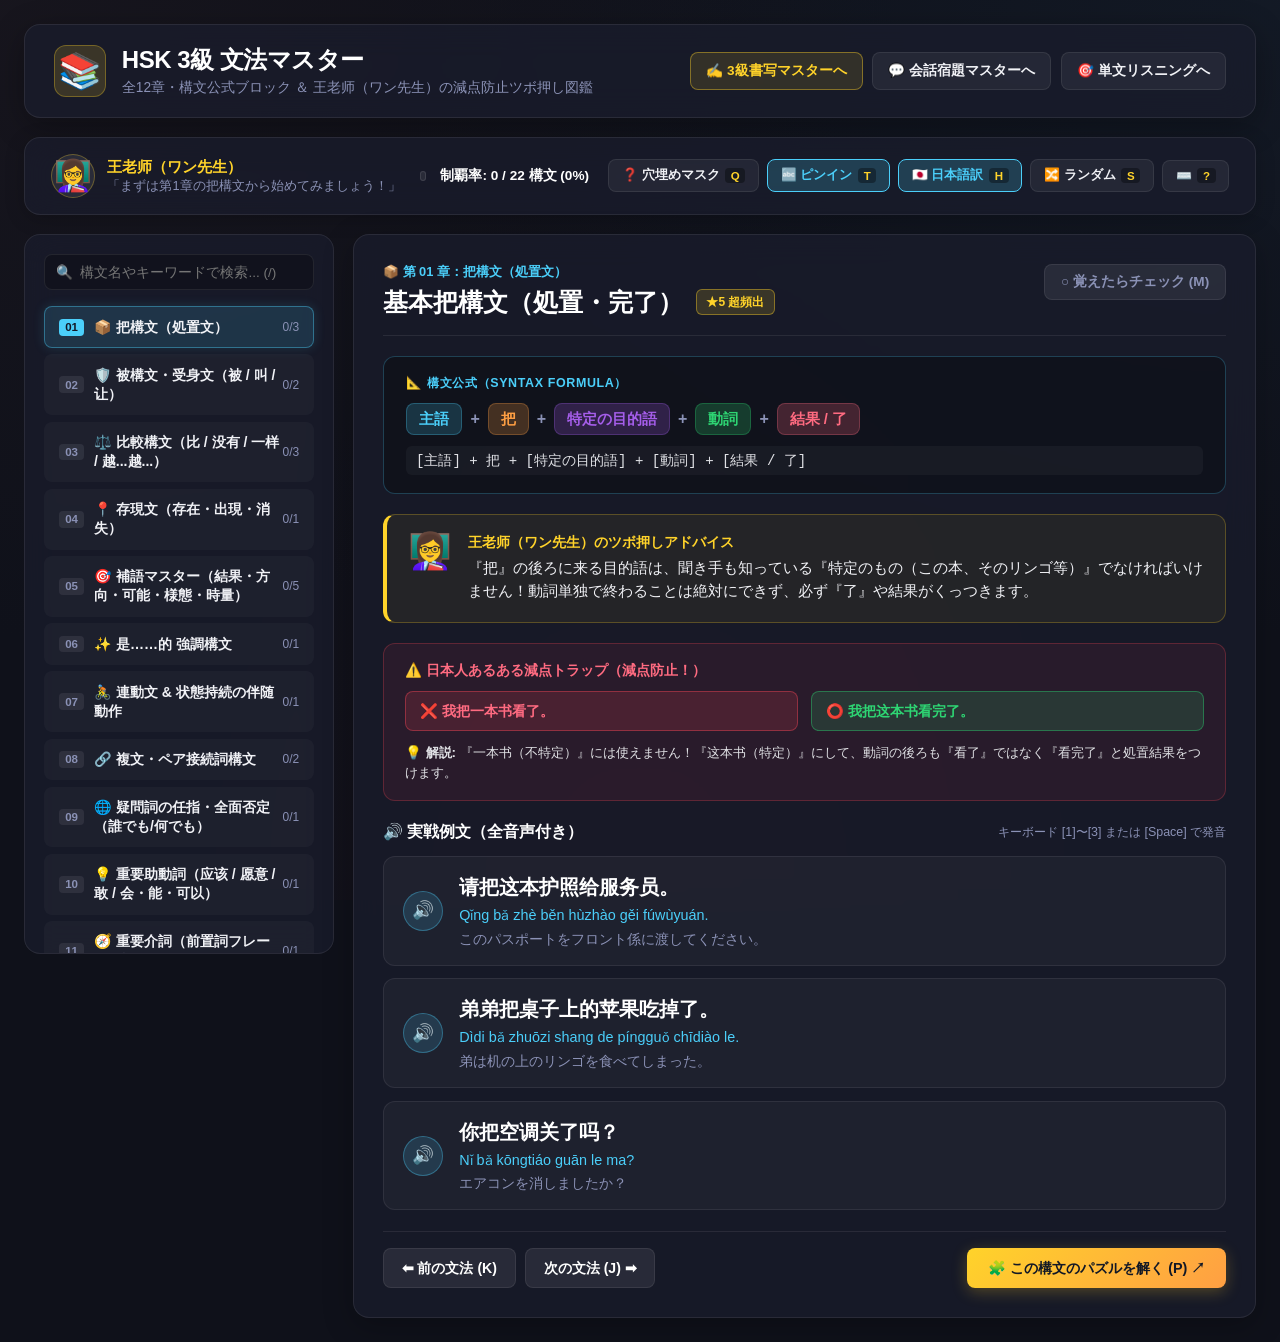
==== grammar.html @ b57506d7 "Add HSK 3 Grammar Master (grammar.html) with color-coded formulas, teacher mentoring, and audio TTS" ====
<!DOCTYPE html>
<html lang="ja">
<head>
    <meta charset="UTF-8">
    <meta name="viewport" content="width=device-width, initial-scale=1.0">
    <title>HSK 3級 文法マスター | 王老师の公式＆ツボ押し図鑑</title>
    <meta name="description" content="HSK 3級の全構文・文法要素を公式ブロックと音声、王老师のツボ押しでクイック＆楽しく完全攻略する専用アプリ。">
    <link rel="stylesheet" href="./css/grammar.css">
</head>
<body>
    <div class="app-wrapper">
        
        <!-- Header Navbar -->
        <header class="app-header">
            <div class="header-left">
                <span class="header-icon">📚</span>
                <div>
                    <h1>HSK 3級 文法マスター</h1>
                    <p>全12章・構文公式ブロック ＆ 王老师（ワン先生）の減点防止ツボ押し図鑑</p>
                </div>
            </div>
            <div class="header-nav-links">
                <a href="writing.html" class="nav-link-btn highlight">✍️ 3級書写マスターへ</a>
                <a href="index.html" class="nav-link-btn">💬 会話宿題マスターへ</a>
                <a href="trainer.html" class="nav-link-btn">🎯 単文リスニングへ</a>
            </div>
        </header>

        <!-- Teacher Mentoring & Mastery Progress Toolbar -->
        <div class="mastery-toolbar">
            <div class="teacher-badge">
                <div class="teacher-avatar-small">👩‍🏫</div>
                <div class="teacher-text-group">
                    <span class="teacher-name">王老师（ワン先生）</span>
                    <span id="teacher-status-msg" class="teacher-status-msg">「まずは第1章の把構文から始めてみましょう！」</span>
                </div>
            </div>

            <div class="progress-container">
                <div class="progress-track">
                    <div id="progress-fill" class="progress-fill"></div>
                </div>
                <span id="progress-label" class="progress-label">制覇率: 0 / 22 構文 (0%)</span>
            </div>

            <div class="toolbar-actions">
                <button id="btn-toggle-mask" class="tool-btn" title="重要文法をマスクして想起特訓">
                    ❓ 穴埋めマスク <span class="key-hint">Q</span>
                </button>
                <button id="btn-toggle-pinyin" class="tool-btn active" title="ピンインの表示/非表示">
                    🔤 ピンイン <span class="key-hint">T</span>
                </button>
                <button id="btn-toggle-ja" class="tool-btn active" title="日本語訳の表示/非表示">
                    🇯🇵 日本語訳 <span class="key-hint">H</span>
                </button>
                <button id="btn-shuffle-item" class="tool-btn" title="ランダムな構文へジャンプ">
                    🔀 ランダム <span class="key-hint">S</span>
                </button>
                <button id="btn-key-help" class="tool-btn" title="キーボードショートカット一覧">
                    ⌨️ <span class="key-hint">?</span>
                </button>
            </div>
        </div>

        <!-- Main 2-Column Layout -->
        <div class="grammar-layout">
            <!-- Left Sidebar Navigation -->
            <aside class="sidebar-panel">
                <div class="search-box">
                    <span class="search-icon">🔍</span>
                    <input type="text" id="grammar-search-input" class="search-input" placeholder="構文名やキーワードで検索... (/)" autocomplete="off">
                </div>
                <nav id="category-nav-list" class="category-nav-list">
                    <!-- Populated dynamically via JS -->
                </nav>
            </aside>

            <!-- Right Main Content Area -->
            <main id="main-content-area" class="content-area">
                <!-- Current Grammar Card Populated dynamically via JS -->
            </main>
        </div>

    </div>

    <!-- Keyboard Shortcuts Guide Modal -->
    <div id="keyboard-modal" class="keyboard-modal hidden" style="display: none;">
        <div class="modal-card">
            <div class="modal-header">
                <h3 class="modal-title">⌨️ キーボード操作ガイド（左手完結）</h3>
                <button id="close-modal-btn" class="close-modal-btn">&times;</button>
            </div>
            <table class="key-guide-table">
                <tbody>
                    <tr>
                        <td><span class="kbd-badge">J</span> / <span class="kbd-badge">→</span> / <span class="kbd-badge">↓</span></td>
                        <td>次の構文へ進む</td>
                    </tr>
                    <tr>
                        <td><span class="kbd-badge">K</span> / <span class="kbd-badge">←</span> / <span class="kbd-badge">↑</span></td>
                        <td>前の構文へ戻る</td>
                    </tr>
                    <tr>
                        <td><span class="kbd-badge">Space</span> / <span class="kbd-badge">R</span></td>
                        <td>代表例文の音声を再生</td>
                    </tr>
                    <tr>
                        <td><span class="kbd-badge">1</span> 〜 <span class="kbd-badge">4</span></td>
                        <td>例文1〜4の音声を直接再生</td>
                    </tr>
                    <tr>
                        <td><span class="kbd-badge">Q</span></td>
                        <td>重要文法を「？？？」にマスク（想起訓練）</td>
                    </tr>
                    <tr>
                        <td><span class="kbd-badge">M</span></td>
                        <td>「覚えた！（Mastered）」のチェックをトグル</td>
                    </tr>
                    <tr>
                        <td><span class="kbd-badge">T</span></td>
                        <td>ピンインの表示 / 非表示トグル</td>
                    </tr>
                    <tr>
                        <td><span class="kbd-badge">H</span></td>
                        <td>日本語訳の表示 / 非表示トグル</td>
                    </tr>
                    <tr>
                        <td><span class="kbd-badge">P</span></td>
                        <td>語順整序パズル（writing.html）へ直行</td>
                    </tr>
                    <tr>
                        <td><span class="kbd-badge">S</span></td>
                        <td>ランダムな構文にジャンプ</td>
                    </tr>
                    <tr>
                        <td><span class="kbd-badge">/</span></td>
                        <td>検索バーにフォーカス</td>
                    </tr>
                </tbody>
            </table>
        </div>
    </div>

    <script src="./js/grammar.js"></script>
    <script>
        // Modal helper
        const modalEl = document.getElementById('keyboard-modal');
        if (modalEl) {
            const observer = new MutationObserver(() => {
                if (modalEl.classList.contains('hidden')) {
                    modalEl.style.display = 'none';
                } else {
                    modalEl.style.display = 'flex';
                }
            });
            observer.observe(modalEl, { attributes: true, attributeFilter: ['class'] });
        }
    </script>
</body>
</html>
---- css/grammar.css ----
/* ==========================================================================
   HSK 3級 文法マスター (grammar.css)
   Dark Glassmorphic UI with Interactive Formula Chips & Teacher Mentor
   ========================================================================== */

:root {
    --bg-dark: #0f111a;
    --card-bg: rgba(26, 29, 45, 0.75);
    --card-border: rgba(255, 255, 255, 0.08);
    --primary: #4bcffa;     /* Neon Blue */
    --accent: #ffd32a;      /* Neon Yellow/Gold */
    --accent-orange: #ff9f43; /* Neon Orange */
    --success: #2ed573;     /* Neon Green */
    --danger: #ff4757;      /* Neon Red */
    --purple: #a55eea;      /* Neon Purple */
    --teal: #00d2d3;        /* Neon Teal */
    --text-main: #f1f2f6;
    --text-muted: #8b92b6;
    --radius-lg: 16px;
    --radius-md: 12px;
    --radius-sm: 8px;
}

* {
    box-sizing: border-box;
    margin: 0;
    padding: 0;
}

body {
    background-color: var(--bg-dark);
    background-image: 
        radial-gradient(at 0% 0%, hsla(253, 16%, 10%, 1) 0, transparent 50%), 
        radial-gradient(at 100% 0%, hsla(210, 39%, 20%, 0.25) 0, transparent 50%), 
        radial-gradient(at 50% 100%, hsla(339, 49%, 15%, 0.2) 0, transparent 50%);
    background-attachment: fixed;
    color: var(--text-main);
    font-family: -apple-system, BlinkMacSystemFont, "Segoe UI", Roboto, "Helvetica Neue", "PingFang SC", "Noto Sans SC", sans-serif;
    min-height: 100vh;
    padding: 1.5rem;
    overflow-x: hidden;
}

.app-wrapper {
    max-width: 1300px;
    margin: 0 auto;
    display: flex;
    flex-direction: column;
    gap: 1.2rem;
}

/* Header */
.app-header {
    display: flex;
    justify-content: space-between;
    align-items: center;
    background: var(--card-bg);
    backdrop-filter: blur(16px);
    border: 1px solid var(--card-border);
    padding: 1.2rem 1.8rem;
    border-radius: var(--radius-lg);
    box-shadow: 0 8px 32px rgba(0, 0, 0, 0.3);
    flex-wrap: wrap;
    gap: 1rem;
}

.header-left {
    display: flex;
    align-items: center;
    gap: 1rem;
}

.header-icon {
    font-size: 2.2rem;
    background: rgba(255, 211, 42, 0.15);
    border: 1px solid rgba(255, 211, 42, 0.3);
    width: 52px;
    height: 52px;
    display: flex;
    align-items: center;
    justify-content: center;
    border-radius: var(--radius-md);
}

.header-left h1 {
    font-size: 1.5rem;
    font-weight: 700;
    color: #ffffff;
    letter-spacing: -0.02em;
}

.header-left p {
    font-size: 0.86rem;
    color: var(--text-muted);
    margin-top: 0.2rem;
}

.header-nav-links {
    display: flex;
    gap: 0.6rem;
    flex-wrap: wrap;
    align-items: center;
}

.nav-link-btn {
    text-decoration: none;
    color: var(--text-main);
    background: rgba(255, 255, 255, 0.06);
    border: 1px solid var(--card-border);
    padding: 0.55rem 0.95rem;
    border-radius: var(--radius-sm);
    font-size: 0.85rem;
    font-weight: 600;
    transition: all 0.2s ease;
    display: inline-flex;
    align-items: center;
    gap: 0.4rem;
}

.nav-link-btn:hover {
    background: rgba(255, 255, 255, 0.14);
    transform: translateY(-1px);
}

.nav-link-btn.highlight {
    color: #ffd32a;
    border-color: rgba(255, 211, 42, 0.4);
    background: rgba(255, 211, 42, 0.12);
}

/* Teacher & Mastery Progress Bar */
.mastery-toolbar {
    background: var(--card-bg);
    backdrop-filter: blur(16px);
    border: 1px solid var(--card-border);
    border-radius: var(--radius-lg);
    padding: 1rem 1.6rem;
    display: flex;
    justify-content: space-between;
    align-items: center;
    flex-wrap: wrap;
    gap: 1.2rem;
    box-shadow: 0 4px 20px rgba(0, 0, 0, 0.2);
}

.teacher-badge {
    display: flex;
    align-items: center;
    gap: 0.8rem;
}

.teacher-avatar-small {
    font-size: 1.9rem;
    background: rgba(255, 255, 255, 0.08);
    border-radius: 50%;
    width: 44px;
    height: 44px;
    display: flex;
    align-items: center;
    justify-content: center;
    border: 1px solid rgba(255, 211, 42, 0.3);
}

.teacher-text-group {
    display: flex;
    flex-direction: column;
}

.teacher-name {
    font-size: 0.95rem;
    font-weight: 700;
    color: var(--accent);
}

.teacher-status-msg {
    font-size: 0.8rem;
    color: var(--text-muted);
}

/* Progress bar */
.progress-container {
    display: flex;
    align-items: center;
    gap: 0.9rem;
    flex-grow: 1;
    max-width: 420px;
}

.progress-track {
    flex-grow: 1;
    height: 10px;
    background: rgba(255, 255, 255, 0.08);
    border-radius: 10px;
    overflow: hidden;
    position: relative;
    border: 1px solid rgba(255, 255, 255, 0.1);
}

.progress-fill {
    height: 100%;
    width: 0%;
    background: linear-gradient(90deg, #4bcffa 0%, #2ed573 50%, #ffd32a 100%);
    border-radius: 10px;
    transition: width 0.4s ease;
    box-shadow: 0 0 12px rgba(46, 213, 115, 0.5);
}

.progress-label {
    font-size: 0.85rem;
    font-weight: 700;
    color: #ffffff;
    white-space: nowrap;
}

/* Tool buttons */
.toolbar-actions {
    display: flex;
    gap: 0.5rem;
    flex-wrap: wrap;
    align-items: center;
}

.tool-btn {
    background: rgba(255, 255, 255, 0.06);
    border: 1px solid var(--card-border);
    color: var(--text-main);
    padding: 0.45rem 0.8rem;
    border-radius: var(--radius-sm);
    font-size: 0.8rem;
    font-weight: 600;
    cursor: pointer;
    transition: all 0.2s ease;
    display: inline-flex;
    align-items: center;
    gap: 0.35rem;
}

.tool-btn:hover {
    background: rgba(255, 255, 255, 0.14);
    transform: translateY(-1px);
}

.tool-btn.active {
    background: rgba(75, 207, 250, 0.2);
    border-color: var(--primary);
    color: var(--primary);
}

.tool-btn .key-hint {
    background: rgba(0, 0, 0, 0.35);
    padding: 0.1rem 0.35rem;
    border-radius: 4px;
    font-size: 0.72rem;
    color: var(--accent);
    font-weight: 700;
}

/* Main Layout: 2 Columns */
.grammar-layout {
    display: grid;
    grid-template-columns: 310px 1fr;
    gap: 1.2rem;
    align-items: start;
}

@media (max-width: 960px) {
    .grammar-layout {
        grid-template-columns: 1fr;
    }
}

/* Left Sidebar */
.sidebar-panel {
    background: var(--card-bg);
    backdrop-filter: blur(16px);
    border: 1px solid var(--card-border);
    border-radius: var(--radius-lg);
    padding: 1.2rem;
    display: flex;
    flex-direction: column;
    gap: 1rem;
    max-height: calc(100vh - 180px);
    position: sticky;
    top: 1rem;
    overflow-y: auto;
}

.search-box {
    position: relative;
    width: 100%;
}

.search-input {
    width: 100%;
    background: rgba(0, 0, 0, 0.25);
    border: 1px solid var(--card-border);
    padding: 0.6rem 0.8rem 0.6rem 2.2rem;
    border-radius: var(--radius-sm);
    color: #ffffff;
    font-size: 0.85rem;
    outline: none;
    transition: border-color 0.2s;
}

.search-input:focus {
    border-color: var(--primary);
}

.search-icon {
    position: absolute;
    left: 0.75rem;
    top: 50%;
    transform: translateY(-50%);
    font-size: 0.85rem;
    color: var(--text-muted);
}

/* Category List in Sidebar */
.category-nav-list {
    display: flex;
    flex-direction: column;
    gap: 0.4rem;
}

.cat-nav-item {
    background: rgba(255, 255, 255, 0.03);
    border: 1px solid transparent;
    padding: 0.65rem 0.85rem;
    border-radius: var(--radius-sm);
    cursor: pointer;
    transition: all 0.2s ease;
    display: flex;
    align-items: center;
    justify-content: space-between;
}

.cat-nav-item:hover {
    background: rgba(255, 255, 255, 0.08);
}

.cat-nav-item.active {
    background: rgba(75, 207, 250, 0.15);
    border-color: rgba(75, 207, 250, 0.4);
    box-shadow: 0 0 12px rgba(75, 207, 250, 0.15);
}

.cat-nav-left {
    display: flex;
    align-items: center;
    gap: 0.6rem;
}

.cat-nav-num {
    font-size: 0.72rem;
    font-weight: 700;
    color: var(--text-muted);
    background: rgba(255, 255, 255, 0.08);
    padding: 0.15rem 0.4rem;
    border-radius: 4px;
}

.cat-nav-item.active .cat-nav-num {
    background: var(--primary);
    color: #121826;
}

.cat-nav-title {
    font-size: 0.88rem;
    font-weight: 600;
    color: #f1f2f6;
}

.cat-nav-count {
    font-size: 0.75rem;
    color: var(--text-muted);
}

/* Right Content Area */
.content-area {
    display: flex;
    flex-direction: column;
    gap: 1.2rem;
}

/* Grammar Card */
.grammar-card {
    background: var(--card-bg);
    backdrop-filter: blur(16px);
    border: 1px solid var(--card-border);
    border-radius: var(--radius-lg);
    padding: 1.8rem;
    display: flex;
    flex-direction: column;
    gap: 1.3rem;
    box-shadow: 0 8px 30px rgba(0, 0, 0, 0.25);
    animation: fadeIn 0.25s ease-out;
}

.grammar-card-header {
    display: flex;
    justify-content: space-between;
    align-items: flex-start;
    flex-wrap: wrap;
    gap: 0.8rem;
    border-bottom: 1px solid rgba(255, 255, 255, 0.08);
    padding-bottom: 1rem;
}

.grammar-title-group {
    display: flex;
    flex-direction: column;
    gap: 0.3rem;
}

.category-breadcrumb {
    font-size: 0.8rem;
    color: var(--primary);
    font-weight: 600;
    display: flex;
    align-items: center;
    gap: 0.4rem;
}

.grammar-title {
    font-size: 1.55rem;
    font-weight: 700;
    color: #ffffff;
    display: flex;
    align-items: center;
    gap: 0.8rem;
    flex-wrap: wrap;
}

.level-badge {
    font-size: 0.75rem;
    padding: 0.2rem 0.6rem;
    border-radius: 6px;
    font-weight: 700;
    background: rgba(255, 211, 42, 0.15);
    border: 1px solid rgba(255, 211, 42, 0.4);
    color: var(--accent);
}

.mastered-btn {
    background: rgba(255, 255, 255, 0.08);
    border: 1px solid var(--card-border);
    color: var(--text-muted);
    padding: 0.5rem 1rem;
    border-radius: var(--radius-sm);
    font-size: 0.85rem;
    font-weight: 700;
    cursor: pointer;
    transition: all 0.2s ease;
    display: inline-flex;
    align-items: center;
    gap: 0.4rem;
}

.mastered-btn:hover {
    background: rgba(46, 213, 115, 0.15);
    color: var(--success);
    border-color: rgba(46, 213, 115, 0.4);
}

.mastered-btn.mastered {
    background: rgba(46, 213, 115, 0.22);
    border-color: var(--success);
    color: var(--success);
    box-shadow: 0 0 12px rgba(46, 213, 115, 0.3);
}

/* Formula Block */
.formula-section {
    background: rgba(0, 0, 0, 0.28);
    border: 1px solid rgba(75, 207, 250, 0.25);
    border-radius: var(--radius-md);
    padding: 1.1rem 1.4rem;
    display: flex;
    flex-direction: column;
    gap: 0.7rem;
}

.formula-label {
    font-size: 0.78rem;
    font-weight: 700;
    color: var(--primary);
    text-transform: uppercase;
    letter-spacing: 0.05em;
    display: flex;
    align-items: center;
    gap: 0.4rem;
}

.formula-chips-container {
    display: flex;
    align-items: center;
    gap: 0.5rem;
    flex-wrap: wrap;
}

.formula-chip {
    padding: 0.35rem 0.75rem;
    border-radius: 8px;
    font-size: 0.92rem;
    font-weight: 700;
    display: inline-flex;
    align-items: center;
    border: 1px solid transparent;
}

.formula-plus {
    color: var(--text-muted);
    font-weight: 700;
    font-size: 1rem;
}

.formula-text-raw {
    font-size: 0.88rem;
    color: #e1e2e6;
    font-family: monospace;
    background: rgba(255, 255, 255, 0.04);
    padding: 0.3rem 0.6rem;
    border-radius: 6px;
}

/* Teacher Speech Bubble */
.teacher-advice-box {
    display: flex;
    align-items: flex-start;
    gap: 1rem;
    background: rgba(255, 211, 42, 0.06);
    border: 1px solid rgba(255, 211, 42, 0.25);
    border-left: 4px solid var(--accent);
    padding: 1.1rem 1.3rem;
    border-radius: var(--radius-md);
}

.teacher-avatar-big {
    font-size: 2.2rem;
    line-height: 1;
}

.teacher-bubble-content {
    display: flex;
    flex-direction: column;
    gap: 0.3rem;
}

.teacher-bubble-title {
    font-size: 0.88rem;
    font-weight: 700;
    color: var(--accent);
}

.teacher-bubble-body {
    font-size: 0.92rem;
    line-height: 1.6;
    color: #f1f2f6;
}

/* Trap Warning Card */
.trap-warning-box {
    background: rgba(255, 71, 87, 0.08);
    border: 1px solid rgba(255, 71, 87, 0.25);
    border-radius: var(--radius-md);
    padding: 1.1rem 1.3rem;
    display: flex;
    flex-direction: column;
    gap: 0.7rem;
}

.trap-warning-title {
    font-size: 0.85rem;
    font-weight: 700;
    color: #ff6b81;
    display: flex;
    align-items: center;
    gap: 0.4rem;
}

.trap-compare-grid {
    display: grid;
    grid-template-columns: 1fr 1fr;
    gap: 0.8rem;
}

@media (max-width: 640px) {
    .trap-compare-grid {
        grid-template-columns: 1fr;
    }
}

.trap-cell {
    padding: 0.6rem 0.9rem;
    border-radius: 8px;
    font-size: 0.9rem;
    font-weight: 600;
}

.trap-cell.bad {
    background: rgba(255, 71, 87, 0.15);
    border: 1px solid rgba(255, 71, 87, 0.4);
    color: #ff6b81;
}

.trap-cell.good {
    background: rgba(46, 213, 115, 0.15);
    border: 1px solid rgba(46, 213, 115, 0.4);
    color: #2ed573;
}

.trap-exp-text {
    font-size: 0.84rem;
    color: #e1e2e6;
    line-height: 1.5;
}

/* Example Sentences Section */
.examples-section {
    display: flex;
    flex-direction: column;
    gap: 0.8rem;
}

.examples-header {
    display: flex;
    justify-content: space-between;
    align-items: center;
}

.examples-title {
    font-size: 1rem;
    font-weight: 700;
    color: #ffffff;
    display: flex;
    align-items: center;
    gap: 0.4rem;
}

.example-card {
    background: rgba(255, 255, 255, 0.035);
    border: 1px solid var(--card-border);
    border-radius: var(--radius-md);
    padding: 1rem 1.2rem;
    display: flex;
    align-items: center;
    gap: 1rem;
    transition: all 0.2s ease;
}

.example-card:hover {
    background: rgba(255, 255, 255, 0.07);
    border-color: rgba(255, 255, 255, 0.18);
}

.example-speaker-btn {
    background: rgba(75, 207, 250, 0.15);
    border: 1px solid rgba(75, 207, 250, 0.35);
    color: var(--primary);
    width: 40px;
    height: 40px;
    border-radius: 50%;
    display: flex;
    align-items: center;
    justify-content: center;
    cursor: pointer;
    font-size: 1.1rem;
    flex-shrink: 0;
    transition: all 0.2s ease;
}

.example-speaker-btn:hover {
    background: var(--primary);
    color: #121826;
    transform: scale(1.08);
}

.example-text-content {
    display: flex;
    flex-direction: column;
    gap: 0.3rem;
    flex-grow: 1;
}

.example-zh-row {
    font-size: 1.25rem;
    font-weight: 700;
    color: #ffffff;
    line-height: 1.4;
}

.example-pinyin-row {
    font-size: 0.9rem;
    color: var(--primary);
    font-family: 'Outfit', sans-serif;
}

.example-pinyin-row.hidden,
.example-ja-row.hidden {
    display: none;
}

.example-ja-row {
    font-size: 0.88rem;
    color: var(--text-muted);
}

/* Masked Active Recall Badge */
.mask-slot {
    background: rgba(255, 211, 42, 0.2);
    border: 1px dashed var(--accent);
    color: var(--accent);
    padding: 0.1rem 0.5rem;
    border-radius: 6px;
    cursor: pointer;
    font-weight: 700;
    transition: all 0.2s;
}

.mask-slot:hover {
    background: var(--accent);
    color: #121826;
}

/* Card Action Footer */
.grammar-footer {
    display: flex;
    justify-content: space-between;
    align-items: center;
    flex-wrap: wrap;
    gap: 0.8rem;
    padding-top: 1rem;
    border-top: 1px solid rgba(255, 255, 255, 0.08);
}

.footer-nav-group {
    display: flex;
    gap: 0.6rem;
}

.btn-secondary {
    background: rgba(255, 255, 255, 0.08);
    border: 1px solid var(--card-border);
    color: #ffffff;
    padding: 0.6rem 1.1rem;
    border-radius: var(--radius-sm);
    font-size: 0.88rem;
    font-weight: 600;
    cursor: pointer;
    transition: all 0.2s ease;
    display: inline-flex;
    align-items: center;
    gap: 0.4rem;
}

.btn-secondary:hover {
    background: rgba(255, 255, 255, 0.16);
    transform: translateY(-1px);
}

.btn-puzzle-jump {
    background: linear-gradient(135deg, #ffd32a 0%, #ff9f43 100%);
    border: none;
    color: #121826;
    padding: 0.65rem 1.3rem;
    border-radius: var(--radius-sm);
    font-size: 0.9rem;
    font-weight: 700;
    cursor: pointer;
    text-decoration: none;
    display: inline-flex;
    align-items: center;
    gap: 0.5rem;
    box-shadow: 0 4px 15px rgba(255, 211, 42, 0.25);
    transition: all 0.2s ease;
}

.btn-puzzle-jump:hover {
    transform: translateY(-2px);
    box-shadow: 0 6px 20px rgba(255, 211, 42, 0.4);
}

/* Keyboard guide modal */
.keyboard-modal {
    position: fixed;
    top: 0;
    left: 0;
    width: 100vw;
    height: 100vh;
    background: rgba(0, 0, 0, 0.7);
    backdrop-filter: blur(8px);
    display: flex;
    align-items: center;
    justify-content: center;
    z-index: 999;
}

.modal-card {
    background: #1a1d2d;
    border: 1px solid var(--card-border);
    border-radius: var(--radius-lg);
    padding: 2rem;
    max-width: 500px;
    width: 90%;
    box-shadow: 0 10px 40px rgba(0, 0, 0, 0.5);
    display: flex;
    flex-direction: column;
    gap: 1.2rem;
}

.modal-header {
    display: flex;
    justify-content: space-between;
    align-items: center;
}

.modal-title {
    font-size: 1.2rem;
    font-weight: 700;
    color: #ffffff;
}

.close-modal-btn {
    background: transparent;
    border: none;
    color: var(--text-muted);
    font-size: 1.4rem;
    cursor: pointer;
}

.key-guide-table {
    width: 100%;
    border-collapse: collapse;
}

.key-guide-table td {
    padding: 0.6rem 0.4rem;
    border-bottom: 1px solid rgba(255, 255, 255, 0.06);
    font-size: 0.88rem;
}

.kbd-badge {
    background: rgba(255, 255, 255, 0.12);
    border: 1px solid rgba(255, 255, 255, 0.2);
    color: var(--accent);
    padding: 0.2rem 0.5rem;
    border-radius: 4px;
    font-weight: 700;
    font-family: monospace;
}

@keyframes fadeIn {
    from { opacity: 0; transform: translateY(6px); }
    to { opacity: 1; transform: translateY(0); }
}
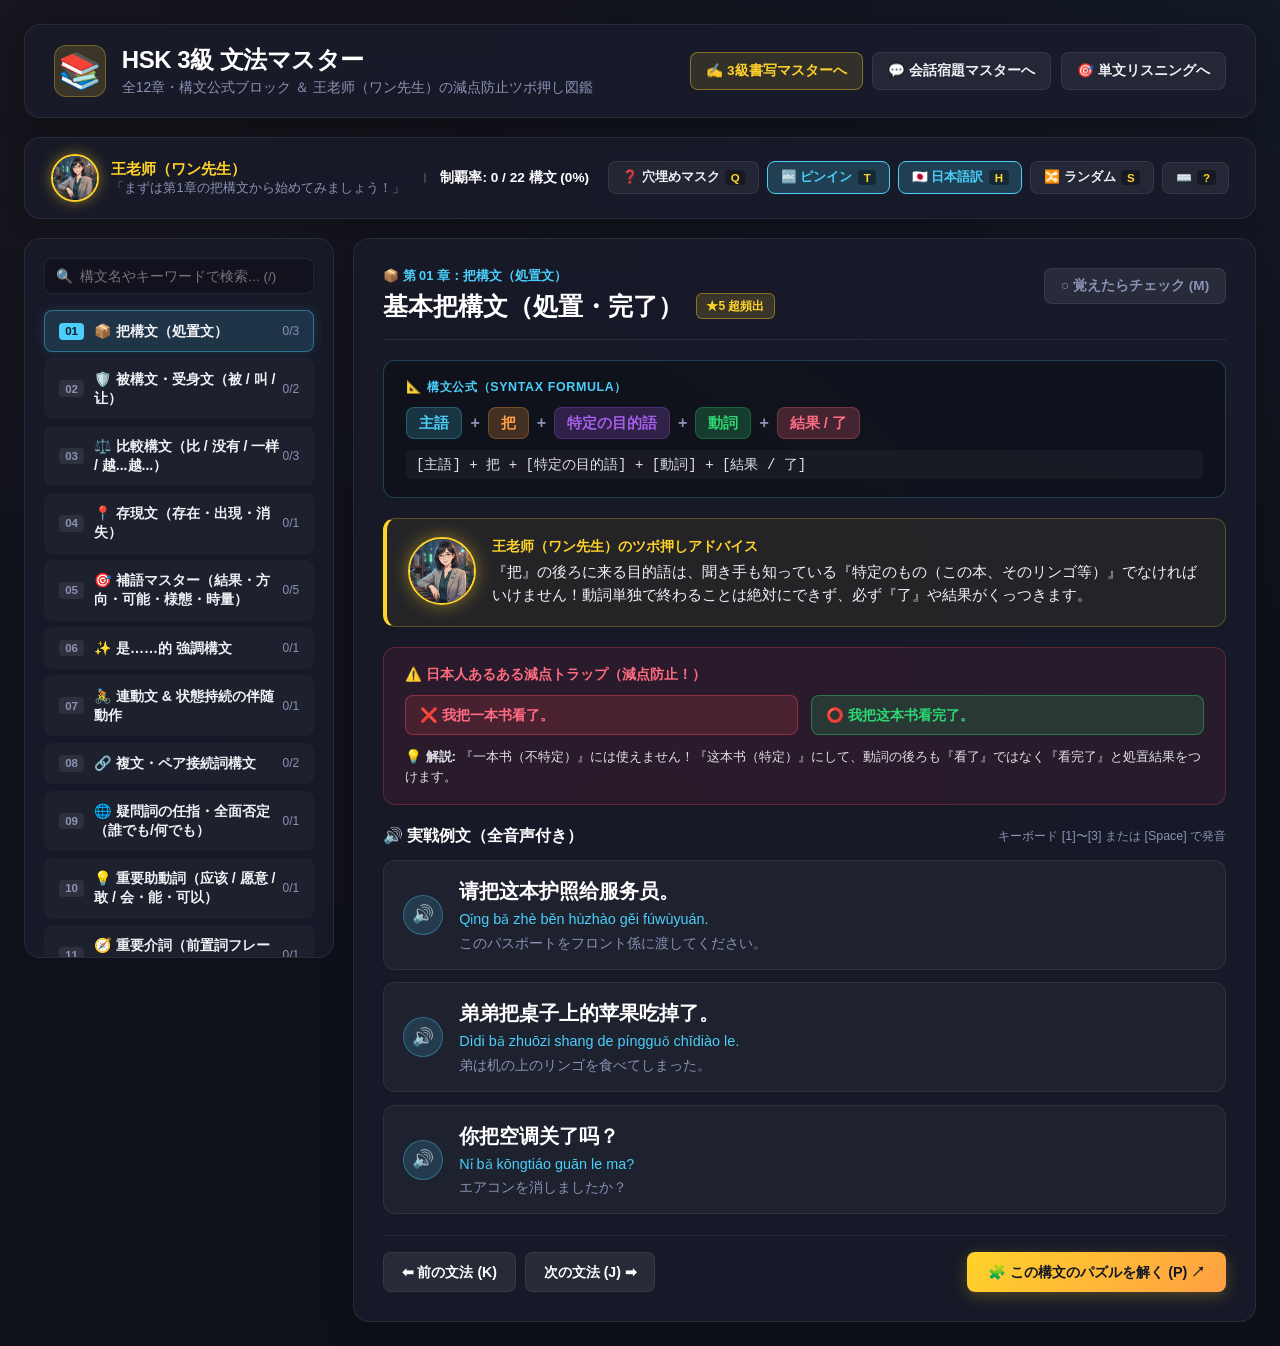
==== commit 085be825: "Add portrait illustration for teacher Wang Laoshi and integrate into grammar master UI" ====
--- a/grammar.html
+++ b/grammar.html
@@ -29,7 +29,9 @@
         <!-- Teacher Mentoring & Mastery Progress Toolbar -->
         <div class="mastery-toolbar">
             <div class="teacher-badge">
-                <div class="teacher-avatar-small">👩‍🏫</div>
+                <div class="teacher-avatar-small">
+                    <img src="./img/teacher_wang.jpg" alt="王老师" />
+                </div>
                 <div class="teacher-text-group">
                     <span class="teacher-name">王老师（ワン先生）</span>
                     <span id="teacher-status-msg" class="teacher-status-msg">「まずは第1章の把構文から始めてみましょう！」</span>
--- a/css/grammar.css
+++ b/css/grammar.css
@@ -150,15 +150,21 @@
 }
 
 .teacher-avatar-small {
-    font-size: 1.9rem;
-    background: rgba(255, 255, 255, 0.08);
+    width: 48px;
+    height: 48px;
     border-radius: 50%;
-    width: 44px;
-    height: 44px;
-    display: flex;
-    align-items: center;
-    justify-content: center;
-    border: 1px solid rgba(255, 211, 42, 0.3);
+    overflow: hidden;
+    border: 2px solid var(--accent);
+    box-shadow: 0 0 14px rgba(255, 211, 42, 0.45);
+    flex-shrink: 0;
+}
+
+.teacher-avatar-small img {
+    width: 100%;
+    height: 100%;
+    object-fit: cover;
+    object-position: center top;
+    display: block;
 }
 
 .teacher-text-group {
@@ -536,8 +542,21 @@
 }
 
 .teacher-avatar-big {
-    font-size: 2.2rem;
-    line-height: 1;
+    width: 68px;
+    height: 68px;
+    border-radius: 50%;
+    overflow: hidden;
+    border: 2.5px solid var(--accent);
+    box-shadow: 0 0 18px rgba(255, 211, 42, 0.45);
+    flex-shrink: 0;
+}
+
+.teacher-avatar-big img {
+    width: 100%;
+    height: 100%;
+    object-fit: cover;
+    object-position: center top;
+    display: block;
 }
 
 .teacher-bubble-content {
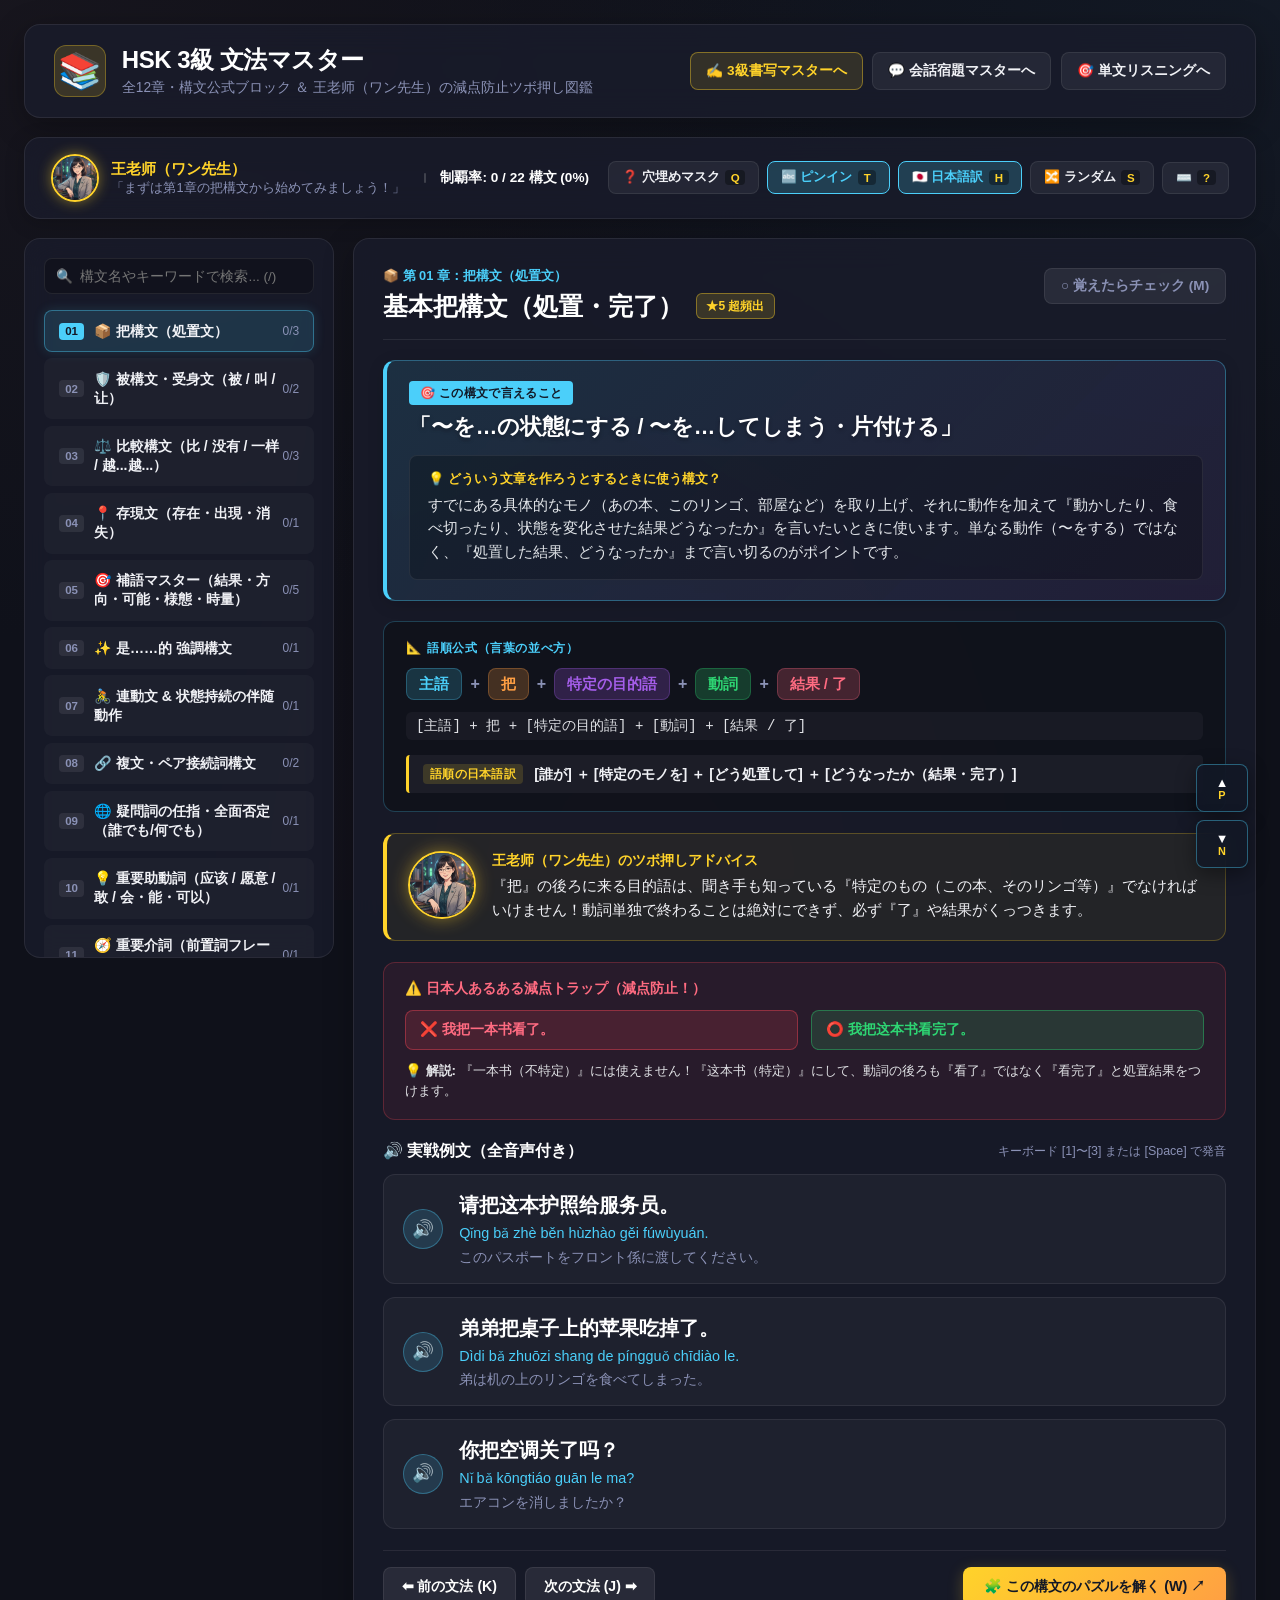
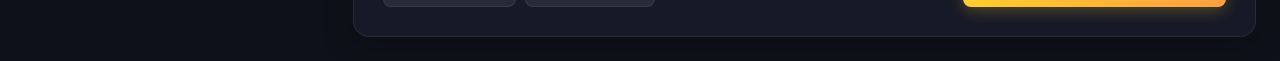
==== commit dde3e003: "Add N/P and ArrowDown/ArrowUp block-level smooth scrolling and highlight pulse" ====
--- a/grammar.html
+++ b/grammar.html
@@ -85,22 +85,40 @@
 
     </div>
 
+    <!-- Floating Block Scroll Navigation -->
+    <div class="block-nav-float" id="block-nav-float">
+        <button id="btn-scroll-prev-block" class="float-nav-btn" title="前のブロックへスクロール (P / ↑)">
+            ▲ <span class="key-hint">P</span>
+        </button>
+        <button id="btn-scroll-next-block" class="float-nav-btn" title="次のブロックへスクロール (N / ↓)">
+            ▼ <span class="key-hint">N</span>
+        </button>
+    </div>
+
     <!-- Keyboard Shortcuts Guide Modal -->
     <div id="keyboard-modal" class="keyboard-modal hidden" style="display: none;">
         <div class="modal-card">
             <div class="modal-header">
-                <h3 class="modal-title">⌨️ キーボード操作ガイド（左手完結）</h3>
+                <h3 class="modal-title">⌨️ キーボード操作ガイド（マウス不要）</h3>
                 <button id="close-modal-btn" class="close-modal-btn">&times;</button>
             </div>
             <table class="key-guide-table">
                 <tbody>
                     <tr>
-                        <td><span class="kbd-badge">J</span> / <span class="kbd-badge">→</span> / <span class="kbd-badge">↓</span></td>
-                        <td>次の構文へ進む</td>
+                        <td><span class="kbd-badge">J</span> / <span class="kbd-badge">→</span></td>
+                        <td>次の構文へ進む（大項目）</td>
                     </tr>
                     <tr>
-                        <td><span class="kbd-badge">K</span> / <span class="kbd-badge">←</span> / <span class="kbd-badge">↑</span></td>
-                        <td>前の構文へ戻る</td>
+                        <td><span class="kbd-badge">K</span> / <span class="kbd-badge">←</span></td>
+                        <td>前の構文へ戻る（大項目）</td>
+                    </tr>
+                    <tr>
+                        <td><span class="kbd-badge">N</span> / <span class="kbd-badge">↓</span></td>
+                        <td>次のブロックへスクロール（小項目）</td>
+                    </tr>
+                    <tr>
+                        <td><span class="kbd-badge">P</span> / <span class="kbd-badge">↑</span></td>
+                        <td>前のブロックへスクロール（小項目）</td>
                     </tr>
                     <tr>
                         <td><span class="kbd-badge">Space</span> / <span class="kbd-badge">R</span></td>
@@ -127,7 +145,7 @@
                         <td>日本語訳の表示 / 非表示トグル</td>
                     </tr>
                     <tr>
-                        <td><span class="kbd-badge">P</span></td>
+                        <td><span class="kbd-badge">W</span></td>
                         <td>語順整序パズル（writing.html）へ直行</td>
                     </tr>
                     <tr>
--- a/css/grammar.css
+++ b/css/grammar.css
@@ -475,6 +475,72 @@
     box-shadow: 0 0 12px rgba(46, 213, 115, 0.3);
 }
 
+/* Meaning & Purpose Section (構文の意味・使いどころ) */
+.meaning-section {
+    background: linear-gradient(135deg, rgba(75, 207, 250, 0.12) 0%, rgba(165, 94, 234, 0.08) 100%);
+    border: 1px solid rgba(75, 207, 250, 0.35);
+    border-left: 4px solid var(--primary);
+    border-radius: var(--radius-md);
+    padding: 1.25rem 1.4rem;
+    display: flex;
+    flex-direction: column;
+    gap: 0.9rem;
+    box-shadow: 0 4px 16px rgba(0, 0, 0, 0.15);
+}
+
+.meaning-hero {
+    display: flex;
+    flex-direction: column;
+    gap: 0.45rem;
+}
+
+.meaning-badge {
+    align-self: flex-start;
+    font-size: 0.76rem;
+    font-weight: 800;
+    color: #121826;
+    background: var(--primary);
+    padding: 0.2rem 0.65rem;
+    border-radius: 4px;
+    letter-spacing: 0.03em;
+    text-transform: uppercase;
+}
+
+.meaning-headline {
+    font-size: 1.35rem;
+    font-weight: 800;
+    color: #ffffff;
+    line-height: 1.35;
+    letter-spacing: -0.01em;
+    text-shadow: 0 2px 4px rgba(0, 0, 0, 0.3);
+}
+
+.purpose-container {
+    background: rgba(0, 0, 0, 0.25);
+    border: 1px solid rgba(255, 255, 255, 0.08);
+    border-radius: var(--radius-sm);
+    padding: 0.85rem 1.1rem;
+    display: flex;
+    flex-direction: column;
+    gap: 0.35rem;
+}
+
+.purpose-label {
+    font-size: 0.82rem;
+    font-weight: 700;
+    color: #ffd32a;
+    display: flex;
+    align-items: center;
+    gap: 0.35rem;
+}
+
+.purpose-text {
+    font-size: 0.93rem;
+    color: #e4e7eb;
+    line-height: 1.6;
+    margin: 0;
+}
+
 /* Formula Block */
 .formula-section {
     background: rgba(0, 0, 0, 0.28);
@@ -527,6 +593,34 @@
     background: rgba(255, 255, 255, 0.04);
     padding: 0.3rem 0.6rem;
     border-radius: 6px;
+}
+
+.formula-meaning-box {
+    margin-top: 0.2rem;
+    padding: 0.6rem 0.85rem;
+    background: rgba(255, 255, 255, 0.05);
+    border-left: 3px solid var(--accent);
+    border-radius: 4px;
+    display: flex;
+    align-items: center;
+    gap: 0.7rem;
+    flex-wrap: wrap;
+}
+
+.formula-meaning-badge {
+    font-size: 0.72rem;
+    font-weight: 700;
+    color: var(--accent);
+    background: rgba(255, 211, 42, 0.15);
+    padding: 0.15rem 0.45rem;
+    border-radius: 4px;
+    letter-spacing: 0.02em;
+}
+
+.formula-meaning-text {
+    font-size: 0.9rem;
+    color: #f1f2f6;
+    font-weight: 600;
 }
 
 /* Teacher Speech Bubble */
@@ -872,3 +966,58 @@
     from { opacity: 0; transform: translateY(6px); }
     to { opacity: 1; transform: translateY(0); }
 }
+
+/* Block-level Navigation & Highlighting */
+.block-focused {
+    outline: 2px solid var(--primary) !important;
+    outline-offset: 6px;
+    box-shadow: 0 0 16px rgba(75, 207, 250, 0.4) !important;
+    transition: outline 0.2s ease, box-shadow 0.2s ease;
+}
+
+.block-nav-float {
+    position: fixed;
+    bottom: 2rem;
+    right: 2rem;
+    display: flex;
+    flex-direction: column;
+    gap: 0.5rem;
+    z-index: 900;
+}
+
+.float-nav-btn {
+    background: rgba(18, 24, 38, 0.85);
+    backdrop-filter: blur(12px);
+    border: 1px solid rgba(75, 207, 250, 0.4);
+    color: #ffffff;
+    width: 52px;
+    height: 48px;
+    border-radius: var(--radius-sm);
+    display: flex;
+    flex-direction: column;
+    align-items: center;
+    justify-content: center;
+    cursor: pointer;
+    font-size: 0.8rem;
+    font-weight: 700;
+    box-shadow: 0 6px 20px rgba(0, 0, 0, 0.4);
+    transition: all 0.2s ease;
+}
+
+.float-nav-btn .key-hint {
+    font-size: 0.68rem;
+    color: var(--accent);
+    line-height: 1;
+}
+
+.float-nav-btn:hover {
+    background: rgba(75, 207, 250, 0.25);
+    border-color: var(--primary);
+    transform: translateY(-2px);
+    box-shadow: 0 8px 24px rgba(75, 207, 250, 0.3);
+}
+
+.float-nav-btn:active {
+    transform: translateY(0);
+}
+
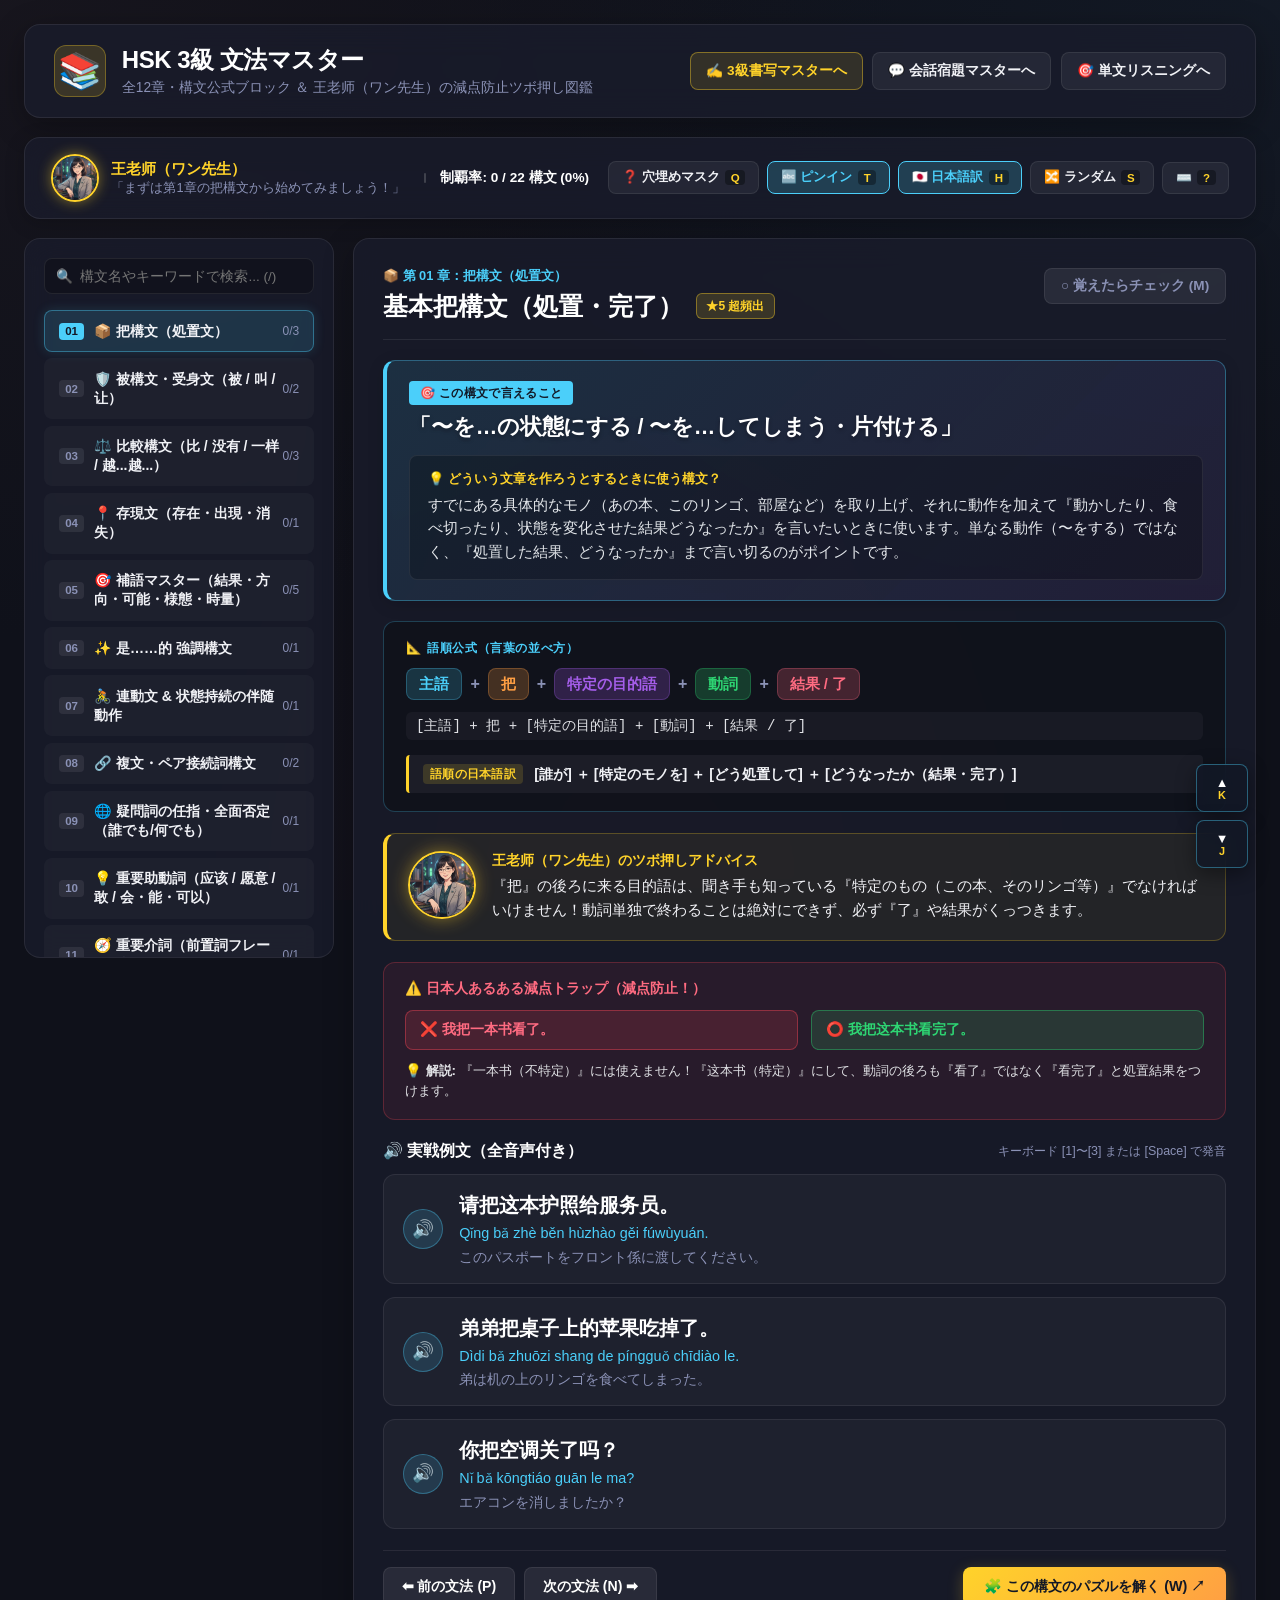
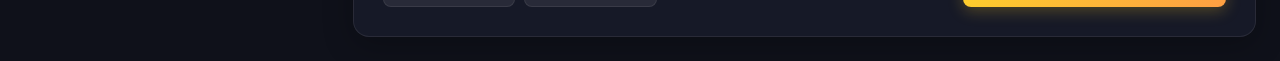
==== commit 9dbbf876: "Swap J/K for micro block scroll and N/P for next/prev grammar item" ====
--- a/grammar.html
+++ b/grammar.html
@@ -87,11 +87,11 @@
 
     <!-- Floating Block Scroll Navigation -->
     <div class="block-nav-float" id="block-nav-float">
-        <button id="btn-scroll-prev-block" class="float-nav-btn" title="前のブロックへスクロール (P / ↑)">
-            ▲ <span class="key-hint">P</span>
+        <button id="btn-scroll-prev-block" class="float-nav-btn" title="前のブロックへスクロール (K / ↑)">
+            ▲ <span class="key-hint">K</span>
         </button>
-        <button id="btn-scroll-next-block" class="float-nav-btn" title="次のブロックへスクロール (N / ↓)">
-            ▼ <span class="key-hint">N</span>
+        <button id="btn-scroll-next-block" class="float-nav-btn" title="次のブロックへスクロール (J / ↓)">
+            ▼ <span class="key-hint">J</span>
         </button>
     </div>
 
@@ -105,20 +105,20 @@
             <table class="key-guide-table">
                 <tbody>
                     <tr>
-                        <td><span class="kbd-badge">J</span> / <span class="kbd-badge">→</span></td>
+                        <td><span class="kbd-badge">J</span> / <span class="kbd-badge">↓</span></td>
+                        <td>次のブロックへスクロール（小項目）</td>
+                    </tr>
+                    <tr>
+                        <td><span class="kbd-badge">K</span> / <span class="kbd-badge">↑</span></td>
+                        <td>前のブロックへスクロール（小項目）</td>
+                    </tr>
+                    <tr>
+                        <td><span class="kbd-badge">N</span> / <span class="kbd-badge">→</span></td>
                         <td>次の構文へ進む（大項目）</td>
                     </tr>
                     <tr>
-                        <td><span class="kbd-badge">K</span> / <span class="kbd-badge">←</span></td>
+                        <td><span class="kbd-badge">P</span> / <span class="kbd-badge">←</span></td>
                         <td>前の構文へ戻る（大項目）</td>
-                    </tr>
-                    <tr>
-                        <td><span class="kbd-badge">N</span> / <span class="kbd-badge">↓</span></td>
-                        <td>次のブロックへスクロール（小項目）</td>
-                    </tr>
-                    <tr>
-                        <td><span class="kbd-badge">P</span> / <span class="kbd-badge">↑</span></td>
-                        <td>前のブロックへスクロール（小項目）</td>
                     </tr>
                     <tr>
                         <td><span class="kbd-badge">Space</span> / <span class="kbd-badge">R</span></td>
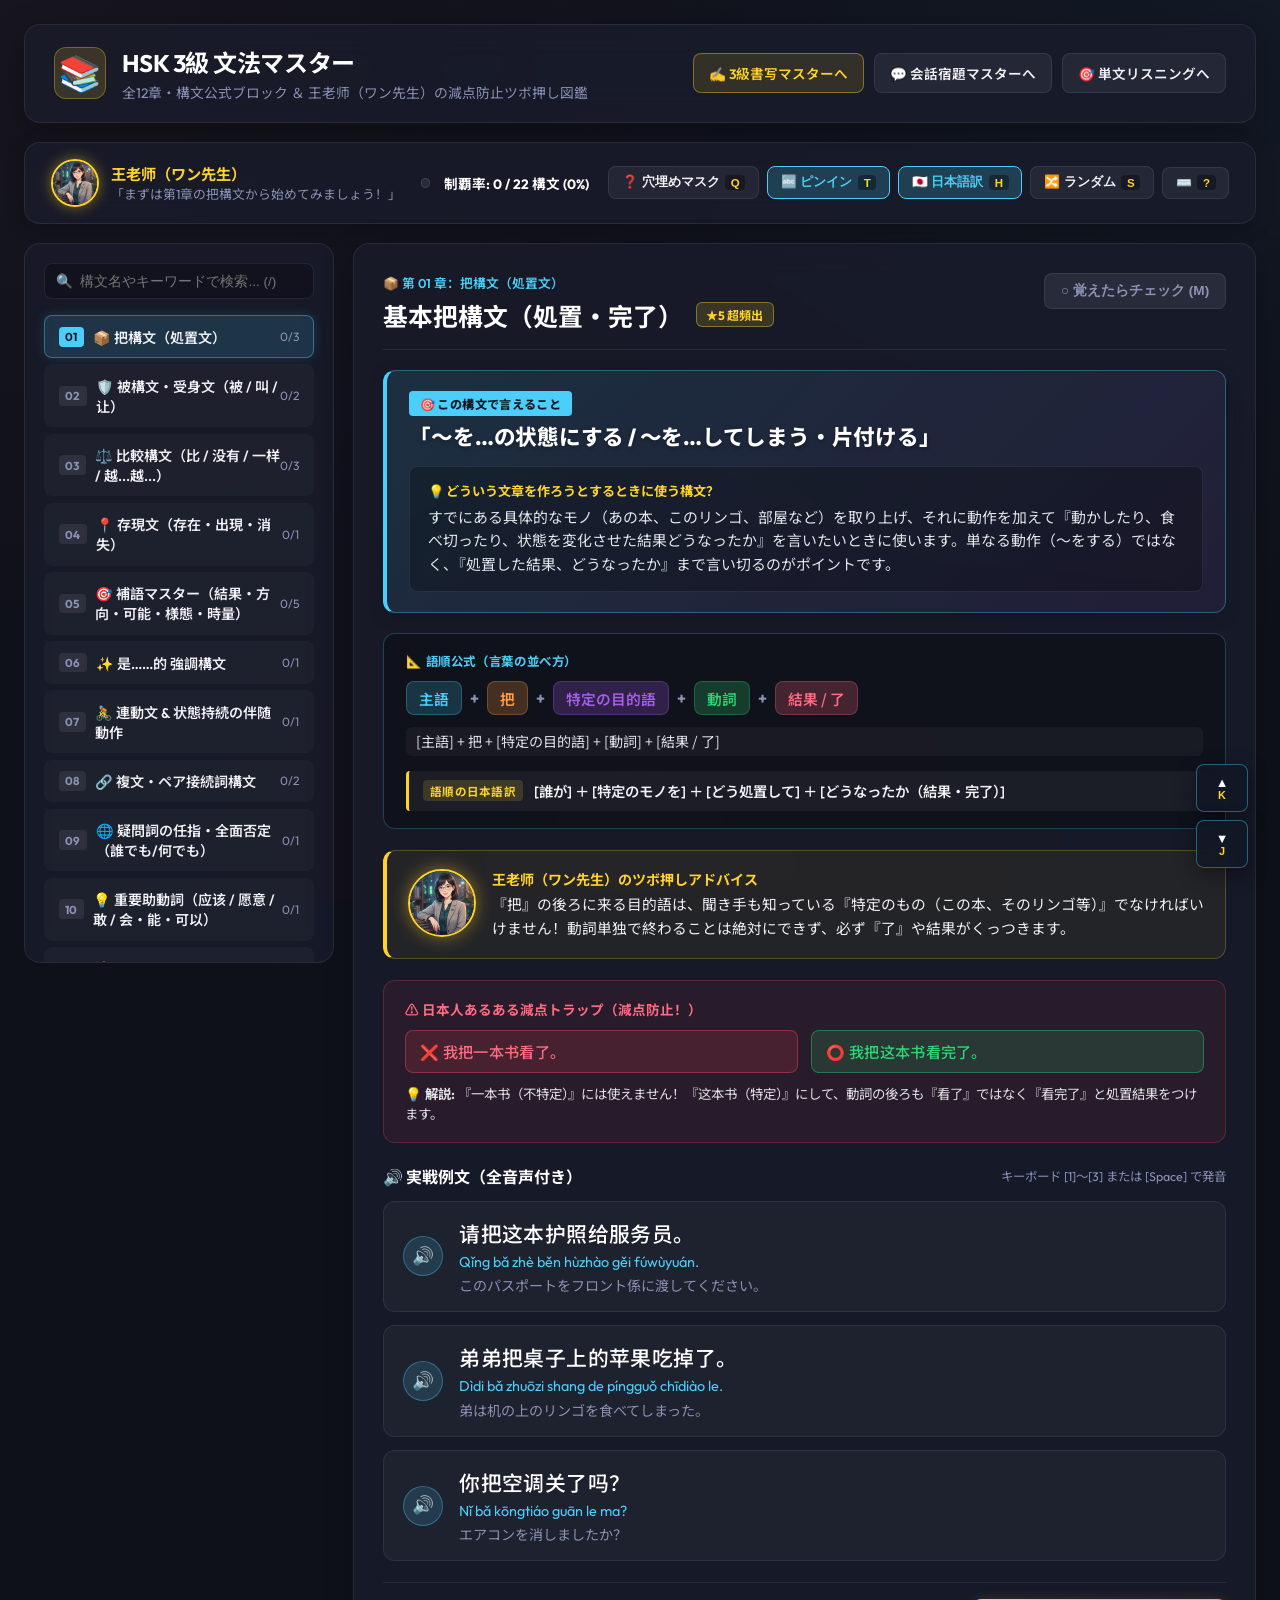
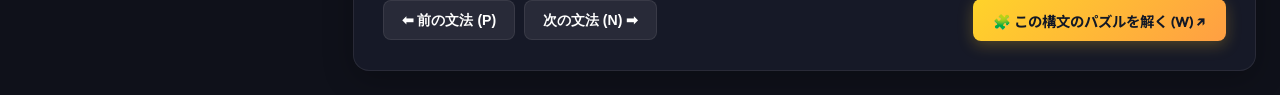
==== commit 48f1fc3f: "Unify Chinese typography across suite using Google Fonts Noto Sans SC with lang=zh-CN" ====
--- a/grammar.html
+++ b/grammar.html
@@ -4,7 +4,10 @@
     <meta charset="UTF-8">
     <meta name="viewport" content="width=device-width, initial-scale=1.0">
     <title>HSK 3級 文法マスター | 王老师の公式＆ツボ押し図鑑</title>
-    <meta name="description" content="HSK 3級の全構文・文法要素を公式ブロックと音声、王老师のツボ押しでクイック＆楽しく完全攻略する専用アプリ。">
+    <!-- Google Fonts: Outfit & Noto Sans SC -->
+    <link rel="preconnect" href="https://fonts.googleapis.com">
+    <link rel="preconnect" href="https://fonts.gstatic.com" crossorigin>
+    <link href="https://fonts.googleapis.com/css2?family=Noto+Sans+SC:wght@300;400;500;600;700;900&family=Outfit:wght@300;400;500;600;700&display=swap" rel="stylesheet">
     <link rel="stylesheet" href="./css/grammar.css">
 </head>
 <body>
--- a/css/grammar.css
+++ b/css/grammar.css
@@ -19,6 +19,8 @@
     --radius-lg: 16px;
     --radius-md: 12px;
     --radius-sm: 8px;
+    --font-main: 'Outfit', 'Noto Sans SC', 'PingFang SC', 'Hiragino Sans GB', 'Microsoft YaHei', sans-serif;
+    --font-zh: 'Noto Sans SC', 'PingFang SC', 'Hiragino Sans GB', 'Microsoft YaHei', sans-serif;
 }
 
 * {
@@ -35,7 +37,7 @@
         radial-gradient(at 50% 100%, hsla(339, 49%, 15%, 0.2) 0, transparent 50%);
     background-attachment: fixed;
     color: var(--text-main);
-    font-family: -apple-system, BlinkMacSystemFont, "Segoe UI", Roboto, "Helvetica Neue", "PingFang SC", "Noto Sans SC", sans-serif;
+    font-family: var(--font-main);
     min-height: 100vh;
     padding: 1.5rem;
     overflow-x: hidden;
@@ -574,7 +576,8 @@
     padding: 0.35rem 0.75rem;
     border-radius: 8px;
     font-size: 0.92rem;
-    font-weight: 700;
+    font-weight: 600;
+    font-family: var(--font-zh);
     display: inline-flex;
     align-items: center;
     border: 1px solid transparent;
@@ -589,7 +592,7 @@
 .formula-text-raw {
     font-size: 0.88rem;
     color: #e1e2e6;
-    font-family: monospace;
+    font-family: var(--font-zh), monospace;
     background: rgba(255, 255, 255, 0.04);
     padding: 0.3rem 0.6rem;
     border-radius: 6px;
@@ -706,8 +709,10 @@
 .trap-cell {
     padding: 0.6rem 0.9rem;
     border-radius: 8px;
-    font-size: 0.9rem;
-    font-weight: 600;
+    font-size: 0.95rem;
+    font-weight: 500;
+    font-family: var(--font-zh);
+    letter-spacing: 0.02em;
 }
 
 .trap-cell.bad {
@@ -796,10 +801,12 @@
 }
 
 .example-zh-row {
-    font-size: 1.25rem;
-    font-weight: 700;
+    font-size: 1.3rem;
+    font-weight: 500;
     color: #ffffff;
-    line-height: 1.4;
+    line-height: 1.45;
+    font-family: var(--font-zh);
+    letter-spacing: 0.02em;
 }
 
 .example-pinyin-row {
